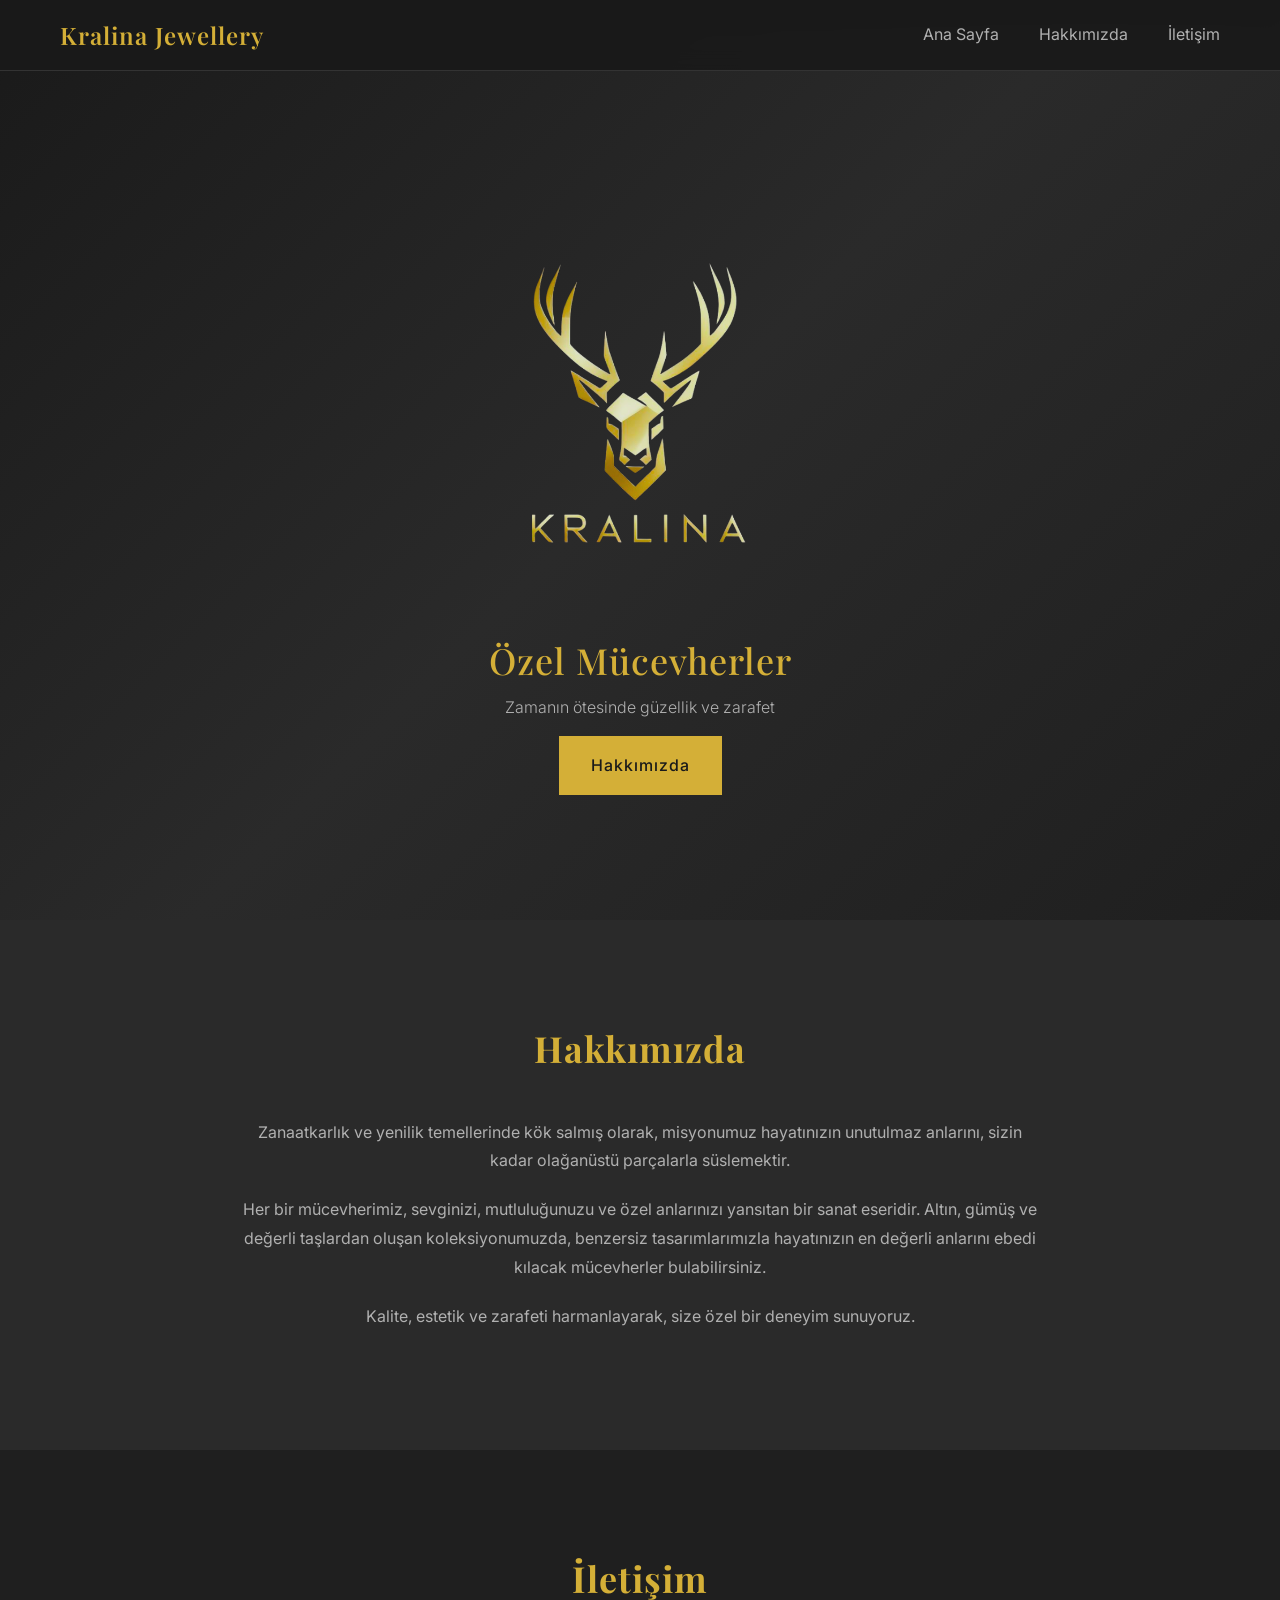
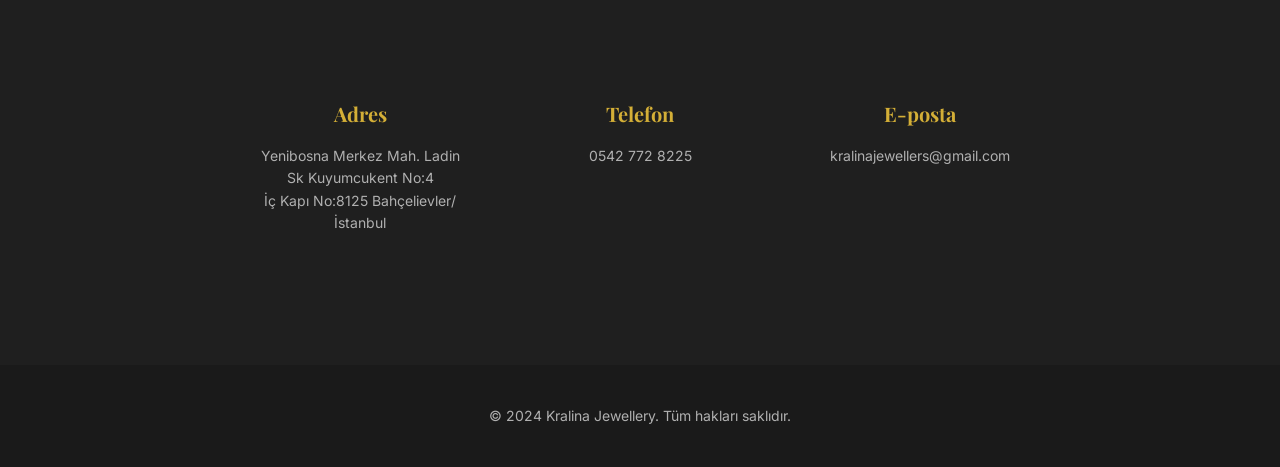
==== index.html @ 628e6d19 "Initial Commit" ====
<!DOCTYPE html>
<html lang="tr">

<head>
    <meta charset="UTF-8">
    <meta name="viewport" content="width=device-width, initial-scale=1.0">
    <title>Kralina Jewellery - Özel Mücevherler</title>
    <link rel="stylesheet" href="style.css">
    <link
        href="https://fonts.googleapis.com/css2?family=Playfair+Display:wght@400;500;600&family=Inter:wght@300;400;500&display=swap"
        rel="stylesheet">
</head>

<body>
    <!-- Navigation -->
    <nav class="navbar">
        <div class="nav-container">
            <div class="nav-logo">
                <h1>Kralina Jewellery</h1>
            </div>
            <ul class="nav-menu">
                <li><a href="#home">Ana Sayfa</a></li>
                <li><a href="#about">Hakkımızda</a></li>
                <li><a href="#contact">İletişim</a></li>
            </ul>
        </div>
    </nav>

    <!-- Hero Section -->
    <section id="home" class="hero">
        <div class="hero-content">
            <div class="hero-logo">
                <img src="logo.png" alt="Kralina Jewellery" class="hero-logo-img">
            </div>
            <h2>Özel Mücevherler</h2>
            <p>Zamanın ötesinde güzellik ve zarafet</p>
            <a href="#about" class="btn">Hakkımızda</a>
        </div>
    </section>


    <!-- About Section -->
    <section id="about" class="about">
        <div class="container">
            <div class="about-content">
                <div class="about-text">
                    <h2>Hakkımızda</h2>
                    <p>
                        Zanaatkarlık ve yenilik temellerinde kök salmış olarak, misyonumuz hayatınızın unutulmaz
                        anlarını,
                        sizin kadar olağanüstü parçalarla süslemektir.
                    </p>
                    <p>
                        Her bir mücevherimiz, sevginizi, mutluluğunuzu ve özel anlarınızı yansıtan bir sanat eseridir.
                        Altın, gümüş ve değerli taşlardan oluşan koleksiyonumuzda, benzersiz tasarımlarımızla
                        hayatınızın en değerli anlarını ebedi kılacak mücevherler bulabilirsiniz.
                    </p>
                    <p>
                        Kalite, estetik ve zarafeti harmanlayarak, size özel bir deneyim sunuyoruz.
                    </p>
                </div>
            </div>
        </div>
    </section>

    <!-- Contact Section -->
    <section id="contact" class="contact">
        <div class="container">
            <h2>İletişim</h2>
            <div class="contact-content">
                <div class="contact-info">
                    <div class="contact-item">
                        <h4>Adres</h4>
                        <p>Yenibosna Merkez Mah. Ladin Sk Kuyumcukent No:4<br>İç Kapı No:8125 Bahçelievler/İstanbul</p>
                    </div>
                    <div class="contact-item">
                        <h4>Telefon</h4>
                        <p>0542 772 8225</p>
                    </div>
                    <div class="contact-item">
                        <h4>E-posta</h4>
                        <p>kralinajewellers@gmail.com</p>
                    </div>
                </div>
            </div>
        </div>
    </section>

    <!-- Footer -->
    <footer class="footer">
        <div class="container">
            <p>&copy; 2024 Kralina Jewellery. Tüm hakları saklıdır.</p>
        </div>
    </footer>

    <script src="script.js"></script>
</body>

</html>
---- style.css ----
/* Reset and Base Styles */
* {
    margin: 0;
    padding: 0;
    box-sizing: border-box;
}

body {
    font-family: 'Inter', sans-serif;
    line-height: 1.6;
    color: #e0e0e0;
    background-color: #1a1a1a;
}

.container {
    max-width: 1200px;
    margin: 0 auto;
    padding: 0 20px;
}

/* Navigation */
.navbar {
    background: rgba(26, 26, 26, 0.95);
    backdrop-filter: blur(10px);
    position: fixed;
    top: 0;
    width: 100%;
    z-index: 1000;
    border-bottom: 1px solid #333;
}

.nav-container {
    max-width: 1200px;
    margin: 0 auto;
    padding: 0 20px;
    display: flex;
    justify-content: space-between;
    align-items: center;
    height: 70px;
}

.nav-logo h1 {
    font-family: 'Playfair Display', serif;
    font-size: 24px;
    font-weight: 600;
    color: #d4af37;
    letter-spacing: 1px;
    margin: 0;
}

.nav-menu {
    display: flex;
    list-style: none;
    gap: 40px;
}

.nav-menu a {
    text-decoration: none;
    color: #b0b0b0;
    font-weight: 400;
    transition: color 0.3s ease;
    position: relative;
}

.nav-menu a:hover {
    color: #d4af37;
}

.nav-menu a::after {
    content: '';
    position: absolute;
    bottom: -5px;
    left: 0;
    width: 0;
    height: 1px;
    background-color: #d4af37;
    transition: width 0.3s ease;
}

.nav-menu a:hover::after {
    width: 100%;
}

/* Hero Section */
.hero {
    height: 100vh;
    display: flex;
    align-items: center;
    justify-content: center;
    text-align: center;
    background: linear-gradient(135deg, #1a1a1a 0%, #2a2a2a 50%, #1f1f1f 100%);
    margin-top: 20px;
    padding-top: 0;
}

.hero-logo {
    margin-bottom: 0;
    margin-top: -20px;
}

.hero-logo-img {
    height: 600px;
    width: auto;
    object-fit: contain;
    opacity: 0.9;
    transition: transform 0.3s ease;
}

.hero-logo-img:hover {
    transform: scale(1.05);
}

.hero-content h2 {
    font-family: 'Playfair Display', serif;
    font-size: 36px;
    font-weight: 500;
    color: #d4af37;
    margin-bottom: 5px;
    letter-spacing: 1px;
    position: relative;
    z-index: 10;
    margin-top: -100px;
}

.hero-content p {
    font-size: 16px;
    color: #b0b0b0;
    margin-bottom: 15px;
    font-weight: 300;
}

.btn {
    display: inline-block;
    padding: 15px 30px;
    background-color: #d4af37;
    color: #1a1a1a;
    text-decoration: none;
    border-radius: 0;
    font-weight: 500;
    letter-spacing: 1px;
    transition: all 0.3s ease;
    border: 2px solid #d4af37;
}

.btn:hover {
    background-color: transparent;
    color: #d4af37;
}


/* About Section */
.about {
    padding: 100px 0;
    background-color: #2a2a2a;
}

.about-content {
    max-width: 800px;
    margin: 0 auto;
    text-align: center;
}

.about h2 {
    font-family: 'Playfair Display', serif;
    font-size: 36px;
    margin-bottom: 40px;
    color: #d4af37;
    letter-spacing: 1px;
}

.about p {
    font-size: 16px;
    color: #b0b0b0;
    margin-bottom: 20px;
    line-height: 1.8;
}

/* Contact Section */
.contact {
    padding: 100px 0;
    background-color: #1f1f1f;
}

.contact h2 {
    font-family: 'Playfair Display', serif;
    font-size: 36px;
    text-align: center;
    margin-bottom: 60px;
    color: #d4af37;
    letter-spacing: 1px;
}

.contact-content {
    max-width: 800px;
    margin: 0 auto;
}

.contact-info {
    display: grid;
    grid-template-columns: repeat(auto-fit, minmax(200px, 1fr));
    gap: 40px;
}

.contact-item {
    text-align: center;
    padding: 30px 20px;
}

.contact-item h4 {
    font-family: 'Playfair Display', serif;
    font-size: 20px;
    margin-bottom: 15px;
    color: #d4af37;
}

.contact-item p {
    color: #b0b0b0;
    font-size: 14px;
    line-height: 1.6;
}

/* Footer */
.footer {
    background-color: #1a1a1a;
    color: white;
    text-align: center;
    padding: 40px 0;
}

.footer p {
    font-size: 14px;
    color: #b0b0b0;
}

/* Responsive Design */
@media (max-width: 768px) {
    .nav-menu {
        display: none;
    }


    .nav-logo h1 {
        font-size: 20px;
    }

    .hero-logo-img {
        height: 400px;
    }

    .hero-content h2 {
        font-size: 28px;
        margin-bottom: 4px;
        margin-top: -80px;
    }

    .hero-content p {
        font-size: 14px;
        margin-bottom: 12px;
    }

    .about h2,
    .contact h2 {
        font-size: 28px;
    }

    .contact-info {
        grid-template-columns: 1fr;
        gap: 30px;
    }
}

@media (max-width: 480px) {

    .nav-logo h1 {
        font-size: 18px;
    }

    .hero-logo-img {
        height: 300px;
    }

    .hero-content h2 {
        font-size: 20px;
        margin-bottom: 3px;
        margin-top: -60px;
    }

    .hero-content p {
        font-size: 13px;
        margin-bottom: 10px;
    }

    .container {
        padding: 0 15px;
    }

    .nav-container {
        padding: 0 15px;
    }

    .about,
    .contact {
        padding: 60px 0;
    }
}
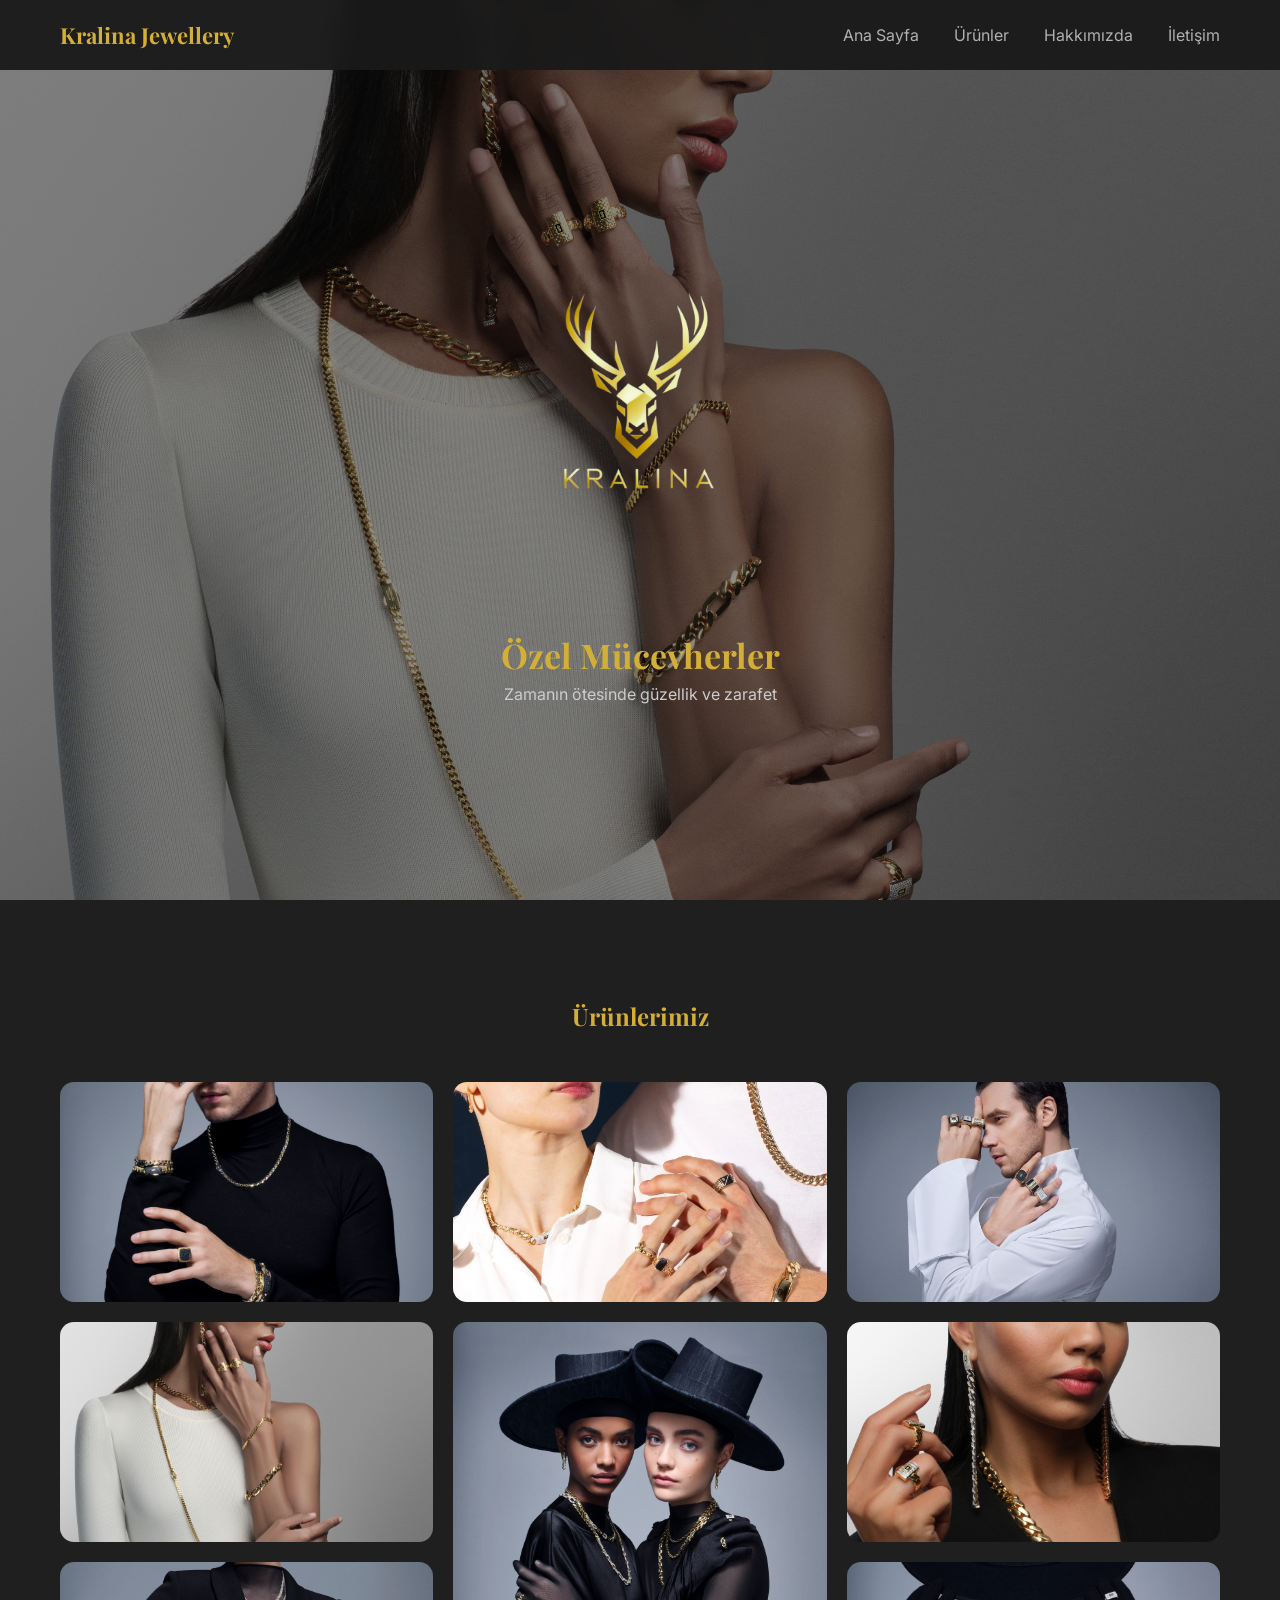
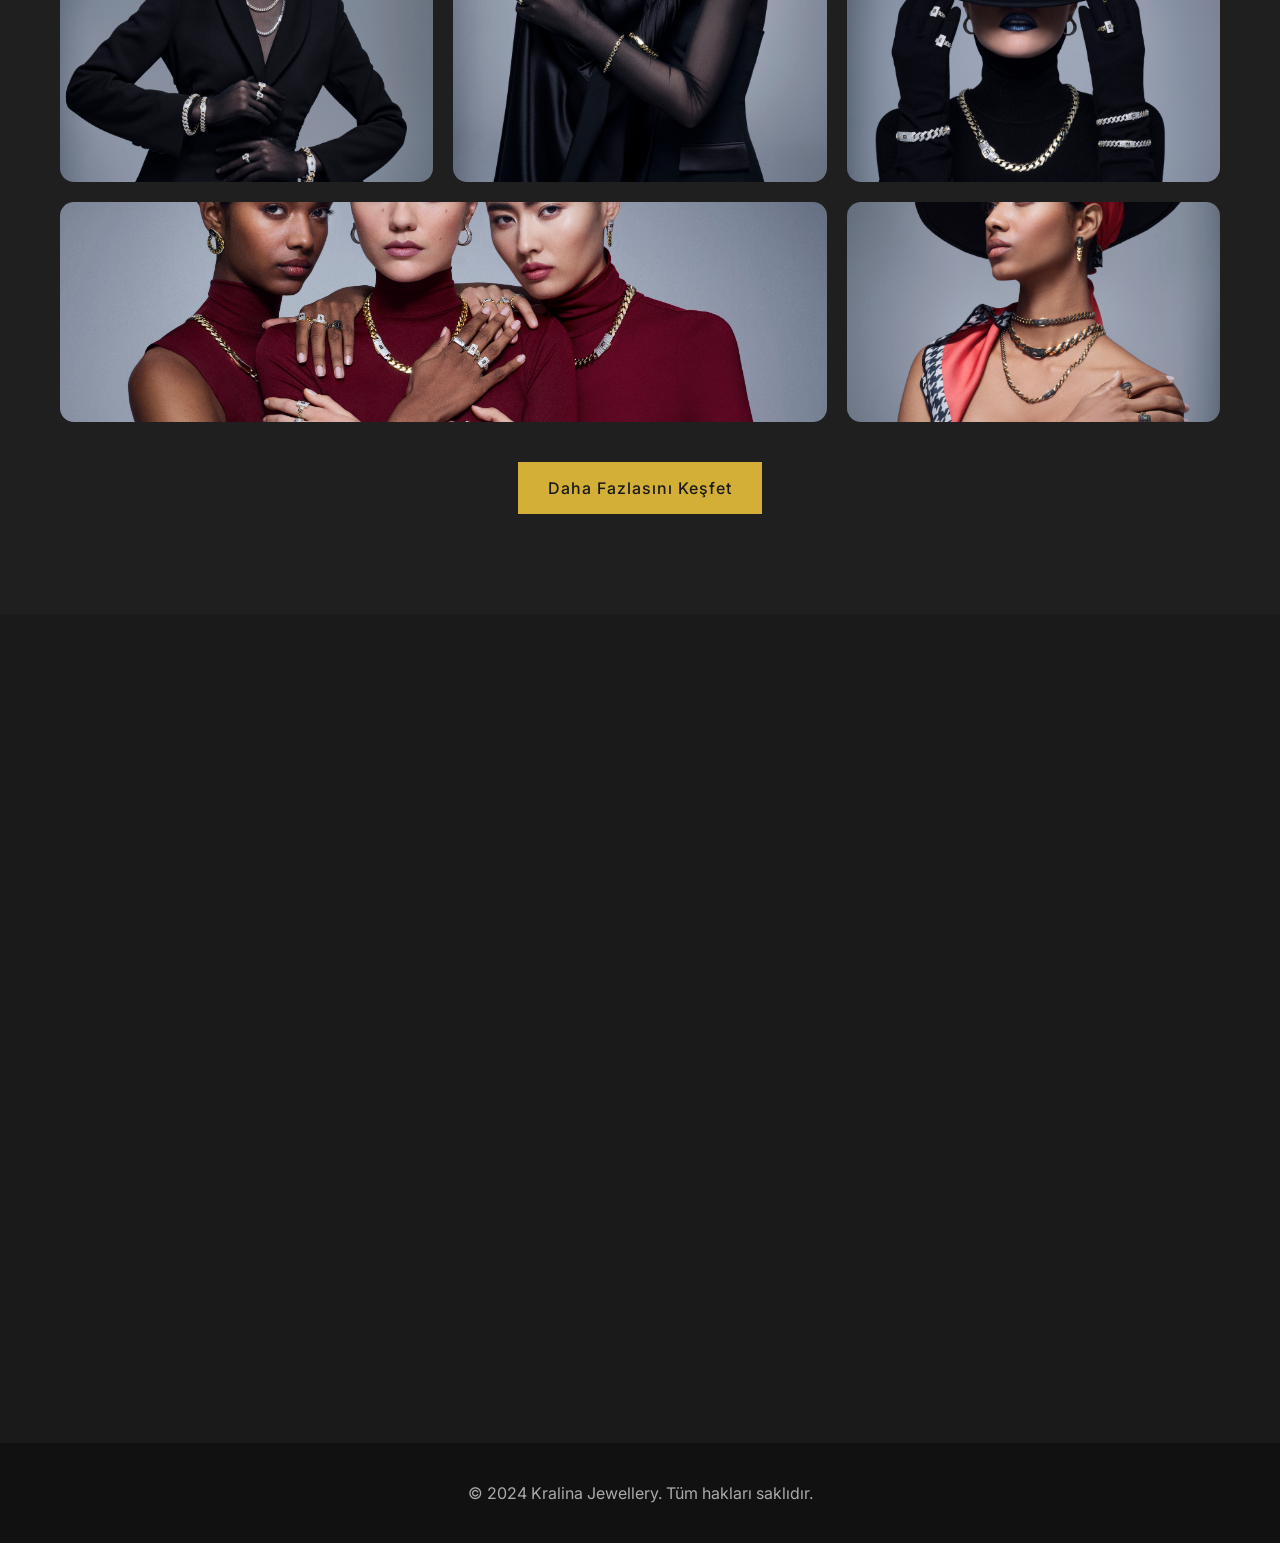
==== commit d88fe7bb: "Initial commit" ====
--- a/index.html
+++ b/index.html
@@ -9,36 +9,129 @@
     <link
         href="https://fonts.googleapis.com/css2?family=Playfair+Display:wght@400;500;600&family=Inter:wght@300;400;500&display=swap"
         rel="stylesheet">
+    <link rel="preload" as="image" href="/Monaco/MONACO_CHAIN_12_05_202414667.jpg">
+    <link rel="preload" as="image" href="/Monaco/MONACO_CHAIN_12_05_202415166.jpg">
+    <link rel="preload" as="image" href="/Monaco/MONACO_CHAIN_12_05_202415223.jpg">
 </head>
 
-<body>
-    <!-- Navigation -->
+<body class="prdPage">
+
+
+    <!-- NAVBAR -->
     <nav class="navbar">
         <div class="nav-container">
+
+            <!-- LOGO -->
             <div class="nav-logo">
-                <h1>Kralina Jewellery</h1>
+                <a href="index.html">
+                    <h1>Kralina Jewellery</h1>
+                </a>
             </div>
+
+            <!-- MENU -->
             <ul class="nav-menu">
-                <li><a href="#home">Ana Sayfa</a></li>
+                <li><a href="index.html">Ana Sayfa</a></li>
+                <li><a href="/prdPage.html">Ürünler</a></li>
                 <li><a href="#about">Hakkımızda</a></li>
                 <li><a href="#contact">İletişim</a></li>
             </ul>
+
         </div>
     </nav>
 
-    <!-- Hero Section -->
-    <section id="home" class="hero">
-        <div class="hero-content">
-            <div class="hero-logo">
-                <img src="logo.png" alt="Kralina Jewellery" class="hero-logo-img">
+    <!-- SLIDER -->
+    <section class="showcase">
+
+        <div class="slider">
+
+            <div class="slides">
+
+                <img src="/monacors/MONACO_CHAIN_12_05_202414667.jpg" class="slide active" loading="eager"
+                    decoding="async">
+
+                <img src="/monacors/MONACO_CHAIN_12_05_202415166.jpg" class="slide" loading="lazy" decoding="async">
+
+                <img src="/monacors/MONACO_CHAIN_12_05_202415223.jpg" class="slide" loading="lazy" decoding="async">
+
+                <img src="/monacors/MONACO_CHAIN_FLEX_18-11-2024_TY_1509.jpg" class="slide" loading="lazy"
+                    decoding="async">
+
+                <img src="/monacors/MONACO_CHAIN_FLEX_18-11-2024_TY_1722.jpg" class="slide" loading="lazy"
+                    decoding="async">
+
+                <img src="/monacors/MONACO_CHAIN_FLEX_18-11-2024_TY_1788.jpg" class="slide" loading="lazy"
+                    decoding="async">
+
             </div>
-            <h2>Özel Mücevherler</h2>
-            <p>Zamanın ötesinde güzellik ve zarafet</p>
-            <a href="#about" class="btn">Hakkımızda</a>
+
+            <!-- CENTER LOGO -->
+            <div class="slider-logo">
+
+                <img src="logo.png" alt="Kralina Jewellery Logo">
+
+                <h2>Özel Mücevherler</h2>
+                <p>Zamanın ötesinde güzellik ve zarafet</p>
+
+            </div>
+
+        </div>
+
+    </section>
+
+    <!-- Products Section -->
+    <section id="products" class="products">
+        <div class="container">
+            <h2>Ürünlerimiz</h2>
+
+            <div class="products-grid">
+
+
+                <div class="product-item">
+                    <img src="/monacors/MONACO_CHAIN_FLEX_18-11-2024_TY_2257.jpg" alt="Mücevher 3"
+                        class="product-image">
+                </div>
+
+                <div class="product-item">
+                    <img src="5.jpeg" alt="Mücevher 5" class="product-image">
+                </div>
+
+
+                <div class="product-item">
+                    <img src="/monacors/MONACO_CHAIN_FLEX_18-11-2024_TY_2067.jpg" alt="Mücevher" class="product-image">
+                </div>
+
+                <div class="product-item">
+                    <img src="/monacors/MONACO_CHAIN_12_05_202415166.jpg" alt="Mücevher" class="product-image">
+                </div>
+
+                <div class="product-item tall">
+                    <img src="/monacors/MONACO_CHAIN_FLEX_18-11-2024_TY_1509.jpg" alt="Mücevher" class="product-image">
+                </div>
+
+                <div class="product-item wide">
+                    <img src="monacors/MONACO_CHAIN_FLEX_18-11-2024_TY_2502.jpg" alt="Mücevher 1" class="product-image">
+                </div>
+
+                <div class="product-item">
+                    <img src="/monacors/MONACO_CHAIN_12_05_202415223.jpg" alt="Mücevher" class="product-image">
+                </div>
+                <div class="product-item">
+                    <img src="/monacors/MONACO_CHAIN_FLEX_18-11-2024_TY_1722.jpg" alt="Mücevher" class="product-image">
+                </div>
+                <div class="product-item">
+                    <img src="/monacors/MONACO_CHAIN_FLEX_18-11-2024_TY_2085.jpg" alt="Mücevher" class="product-image">
+                </div>
+                <div class="product-item">
+                    <img src="/monacors/MONACO_CHAIN_FLEX_18-11-2024_TY_1788.jpg" alt="Mücevher" class="product-image">
+                </div>
+
+
+
+            </div>
+
+            <a href="/prdPage.html" class="btn">Daha Fazlasını Keşfet</a>
         </div>
     </section>
-
-
     <!-- About Section -->
     <section id="about" class="about">
         <div class="container">
@@ -71,11 +164,11 @@
                 <div class="contact-info">
                     <div class="contact-item">
                         <h4>Adres</h4>
-                        <p>Yenibosna Merkez Mah. Ladin Sk Kuyumcukent No:4<br>İç Kapı No:8125 Bahçelievler/İstanbul</p>
+                        <p>Binbirdirek Mah. Peykhane Sk.<br>No:11/401 Çemberlitaş/Fatih/İstanbul</p>
                     </div>
                     <div class="contact-item">
                         <h4>Telefon</h4>
-                        <p>0542 772 8225</p>
+                        <p>0542 772 82 25</p>
                     </div>
                     <div class="contact-item">
                         <h4>E-posta</h4>
@@ -92,7 +185,7 @@
             <p>&copy; 2024 Kralina Jewellery. Tüm hakları saklıdır.</p>
         </div>
     </footer>
-
+    <script src="prdPageJs.js"></script>
     <script src="script.js"></script>
 </body>
 
--- a/style.css
+++ b/style.css
@@ -1,4 +1,7 @@
-/* Reset and Base Styles */
+/* =========================
+   RESET
+========================= */
+
 * {
     margin: 0;
     padding: 0;
@@ -7,192 +10,287 @@
 
 body {
     font-family: 'Inter', sans-serif;
-    line-height: 1.6;
-    color: #e0e0e0;
-    background-color: #1a1a1a;
-}
-
-.container {
-    max-width: 1200px;
-    margin: 0 auto;
-    padding: 0 20px;
-}
-
-/* Navigation */
+    background: #1a1a1a;
+    color: #fff;
+    overflow-x: hidden;
+}
+
+/* =========================
+   NAVBAR (KORUNDU)
+========================= */
+
 .navbar {
-    background: rgba(26, 26, 26, 0.95);
-    backdrop-filter: blur(10px);
     position: fixed;
     top: 0;
-    width: 100%;
-    z-index: 1000;
-    border-bottom: 1px solid #333;
+    left: 0;
+    width: 100%;
+    height: 70px;
+    z-index: 9999;
+
+    background: rgba(0, 0, 0, 0.35);
+    backdrop-filter: blur(12px);
+
+    display: flex;
+    align-items: center;
 }
 
 .nav-container {
+    width: 100%;
     max-width: 1200px;
-    margin: 0 auto;
+    margin: auto;
     padding: 0 20px;
+
     display: flex;
     justify-content: space-between;
     align-items: center;
-    height: 70px;
 }
 
 .nav-logo h1 {
     font-family: 'Playfair Display', serif;
-    font-size: 24px;
-    font-weight: 600;
-    color: #d4af37;
-    letter-spacing: 1px;
+    font-size: 22px;
+    color: #d4af37;
+
+}
+
+.nav-logo a {
+    text-decoration: none;
+    color: inherit;
+}
+
+.nav-logo a:visited {
+    color: inherit;
+}
+
+.nav-logo a:hover {
+    color: inherit;
+}
+
+.nav-logo h1 {
     margin: 0;
+    text-decoration: none;
 }
 
 .nav-menu {
     display: flex;
+    gap: 35px;
     list-style: none;
-    gap: 40px;
 }
 
 .nav-menu a {
     text-decoration: none;
     color: #b0b0b0;
-    font-weight: 400;
-    transition: color 0.3s ease;
+    transition: 0.3s;
+}
+
+.nav-menu a:hover {
+    color: #d4af37;
+}
+
+.btn {
+    display: inline-block;
+    padding: 14px 28px;
+    margin-top: 40px;
+
+    background: #d4af37;
+    color: #1a1a1a;
+
+    text-decoration: none;
+    font-weight: 500;
+    letter-spacing: 1px;
+
+    border: 2px solid #d4af37;
+    transition: all 0.3s ease;
+}
+
+.btn:hover {
+    background: transparent;
+    color: #d4af37;
+}
+
+/* =========================
+   HERO / SLIDER (KORUNDU)
+========================= */
+
+.showcase {
     position: relative;
-}
-
-.nav-menu a:hover {
-    color: #d4af37;
-}
-
-.nav-menu a::after {
-    content: '';
+    width: 100%;
+    height: 100vh;
+    overflow: hidden;
+}
+
+.slider {
+    position: relative;
+    width: 100%;
+    height: 100%;
+}
+
+.slides {
     position: absolute;
-    bottom: -5px;
-    left: 0;
-    width: 0;
-    height: 1px;
-    background-color: #d4af37;
-    transition: width 0.3s ease;
-}
-
-.nav-menu a:hover::after {
-    width: 100%;
-}
-
-/* Hero Section */
-.hero {
-    height: 100vh;
-    display: flex;
-    align-items: center;
-    justify-content: center;
-    text-align: center;
-    background: linear-gradient(135deg, #1a1a1a 0%, #2a2a2a 50%, #1f1f1f 100%);
-    margin-top: 20px;
-    padding-top: 0;
-}
-
-.hero-logo {
-    margin-bottom: 0;
-    margin-top: -20px;
-}
-
-.hero-logo-img {
-    height: 600px;
-    width: auto;
-    object-fit: contain;
-    opacity: 0.9;
-    transition: transform 0.3s ease;
-}
-
-.hero-logo-img:hover {
-    transform: scale(1.05);
-}
-
-.hero-content h2 {
+    inset: 0;
+}
+
+.slide {
+    position: absolute;
+    inset: 0;
+    width: 100%;
+    height: 100%;
+    object-fit: cover;
+
+    opacity: 0;
+    transition: opacity 1.5s ease-in-out;
+
+    filter: brightness(0.55);
+}
+
+.slide.active {
+    opacity: 1;
+}
+
+/* =========================
+   LOGO + TEXT
+========================= */
+
+.slider-logo {
+    position: absolute;
+    top: 50%;
+    left: 50%;
+    transform: translate(-50%, -50%);
+    text-align: center;
+
+    z-index: 10;
+    pointer-events: none;
+}
+
+.slider-logo img {
+    width: 420px;
+    max-width: 80vw;
+    margin-bottom: 12px;
+    filter: drop-shadow(0 0 25px rgba(0, 0, 0, 0.8));
+}
+
+.slider-logo h2 {
     font-family: 'Playfair Display', serif;
-    font-size: 36px;
-    font-weight: 500;
-    color: #d4af37;
-    margin-bottom: 5px;
-    letter-spacing: 1px;
+    font-size: 34px;
+    color: #d4af37;
+    margin-bottom: 6px;
+}
+
+.slider-logo p {
+    font-size: 16px;
+    color: #ccc;
+}
+
+/* =========================
+   PRODUCTS (PROFESYONEL MASONRY LOOK)
+========================= */
+
+.container {
+    max-width: 1200px;
+    margin: auto;
+    padding: 0 20px;
+}
+
+.products {
+    padding: 100px 0;
+    background: #1f1f1f;
+    text-align: center;
+}
+
+.products h2 {
+    color: #d4af37;
+    font-family: 'Playfair Display', serif;
+    margin-bottom: 50px;
+}
+
+/* GRID */
+.products-grid {
+    display: grid;
+    grid-template-columns: repeat(3, 1fr);
+    grid-auto-rows: 220px;
+    /* 🔥 tüm “kare sistem” buradan kontrol */
+    grid-auto-flow: dense;
+    gap: 20px;
+}
+
+/* ITEM */
+.product-item {
     position: relative;
-    z-index: 10;
-    margin-top: -100px;
-}
-
-.hero-content p {
-    font-size: 16px;
+    overflow: hidden;
+    border-radius: 14px;
+    background: #111;
+}
+
+/* IMAGE */
+.product-item img {
+    width: 100%;
+    height: 100%;
+    object-fit: cover;
+    display: block;
+
+    transition: transform 0.4s ease;
+}
+
+/* hover zoom */
+.product-item:hover img {
+    transform: scale(1.06);
+}
+
+/* =========================
+   SHAPE VARIATIONS (ESTETİK KARMA)
+========================= */
+
+/* geniş */
+.product-item.wide {
+    grid-column: span 2;
+}
+
+/* uzun */
+.product-item.tall {
+    grid-row: span 2;
+}
+
+/* kare büyük */
+.product-item.big {
+    grid-column: span 2;
+    grid-row: span 2;
+}
+
+/* =========================
+   ABOUT / CONTACT / FOOTER
+========================= */
+
+.about {
+    padding: 100px 0;
+    background: #2a2a2a;
+}
+
+.about-content {
+    max-width: 800px;
+    margin: auto;
+    text-align: center;
+}
+
+.about h2 {
+    color: #d4af37;
+    font-family: 'Playfair Display', serif;
+    margin-bottom: 30px;
+}
+
+.about p {
     color: #b0b0b0;
     margin-bottom: 15px;
-    font-weight: 300;
-}
-
-.btn {
-    display: inline-block;
-    padding: 15px 30px;
-    background-color: #d4af37;
-    color: #1a1a1a;
-    text-decoration: none;
-    border-radius: 0;
-    font-weight: 500;
-    letter-spacing: 1px;
-    transition: all 0.3s ease;
-    border: 2px solid #d4af37;
-}
-
-.btn:hover {
-    background-color: transparent;
-    color: #d4af37;
-}
-
-
-/* About Section */
-.about {
-    padding: 100px 0;
-    background-color: #2a2a2a;
-}
-
-.about-content {
-    max-width: 800px;
-    margin: 0 auto;
-    text-align: center;
-}
-
-.about h2 {
-    font-family: 'Playfair Display', serif;
-    font-size: 36px;
-    margin-bottom: 40px;
-    color: #d4af37;
-    letter-spacing: 1px;
-}
-
-.about p {
-    font-size: 16px;
-    color: #b0b0b0;
-    margin-bottom: 20px;
     line-height: 1.8;
 }
 
-/* Contact Section */
 .contact {
     padding: 100px 0;
-    background-color: #1f1f1f;
+    background: #1f1f1f;
 }
 
 .contact h2 {
-    font-family: 'Playfair Display', serif;
-    font-size: 36px;
-    text-align: center;
-    margin-bottom: 60px;
-    color: #d4af37;
-    letter-spacing: 1px;
-}
-
-.contact-content {
-    max-width: 800px;
-    margin: 0 auto;
+    text-align: center;
+    color: #d4af37;
+    margin-bottom: 50px;
 }
 
 .contact-info {
@@ -203,103 +301,48 @@
 
 .contact-item {
     text-align: center;
-    padding: 30px 20px;
 }
 
 .contact-item h4 {
-    font-family: 'Playfair Display', serif;
-    font-size: 20px;
-    margin-bottom: 15px;
-    color: #d4af37;
+    color: #d4af37;
+    margin-bottom: 10px;
 }
 
 .contact-item p {
     color: #b0b0b0;
-    font-size: 14px;
-    line-height: 1.6;
-}
-
-/* Footer */
+}
+
 .footer {
-    background-color: #1a1a1a;
-    color: white;
-    text-align: center;
-    padding: 40px 0;
-}
-
-.footer p {
-    font-size: 14px;
-    color: #b0b0b0;
-}
-
-/* Responsive Design */
+    text-align: center;
+    padding: 40px;
+    background: #111;
+    color: #aaa;
+}
+
+/* =========================
+   MOBILE
+========================= */
+
 @media (max-width: 768px) {
     .nav-menu {
         display: none;
     }
 
-
-    .nav-logo h1 {
-        font-size: 20px;
-    }
-
-    .hero-logo-img {
-        height: 400px;
-    }
-
-    .hero-content h2 {
-        font-size: 28px;
-        margin-bottom: 4px;
-        margin-top: -80px;
-    }
-
-    .hero-content p {
-        font-size: 14px;
-        margin-bottom: 12px;
-    }
-
-    .about h2,
-    .contact h2 {
-        font-size: 28px;
-    }
-
-    .contact-info {
+    .slider-logo img {
+        width: 260px;
+    }
+
+    .products-grid {
+        grid-template-columns: repeat(2, 1fr);
+    }
+
+    .product-item.wide {
+        grid-column: span 2;
+    }
+}
+
+@media (max-width: 480px) {
+    .products-grid {
         grid-template-columns: 1fr;
-        gap: 30px;
-    }
-}
-
-@media (max-width: 480px) {
-
-    .nav-logo h1 {
-        font-size: 18px;
-    }
-
-    .hero-logo-img {
-        height: 300px;
-    }
-
-    .hero-content h2 {
-        font-size: 20px;
-        margin-bottom: 3px;
-        margin-top: -60px;
-    }
-
-    .hero-content p {
-        font-size: 13px;
-        margin-bottom: 10px;
-    }
-
-    .container {
-        padding: 0 15px;
-    }
-
-    .nav-container {
-        padding: 0 15px;
-    }
-
-    .about,
-    .contact {
-        padding: 60px 0;
     }
 }
